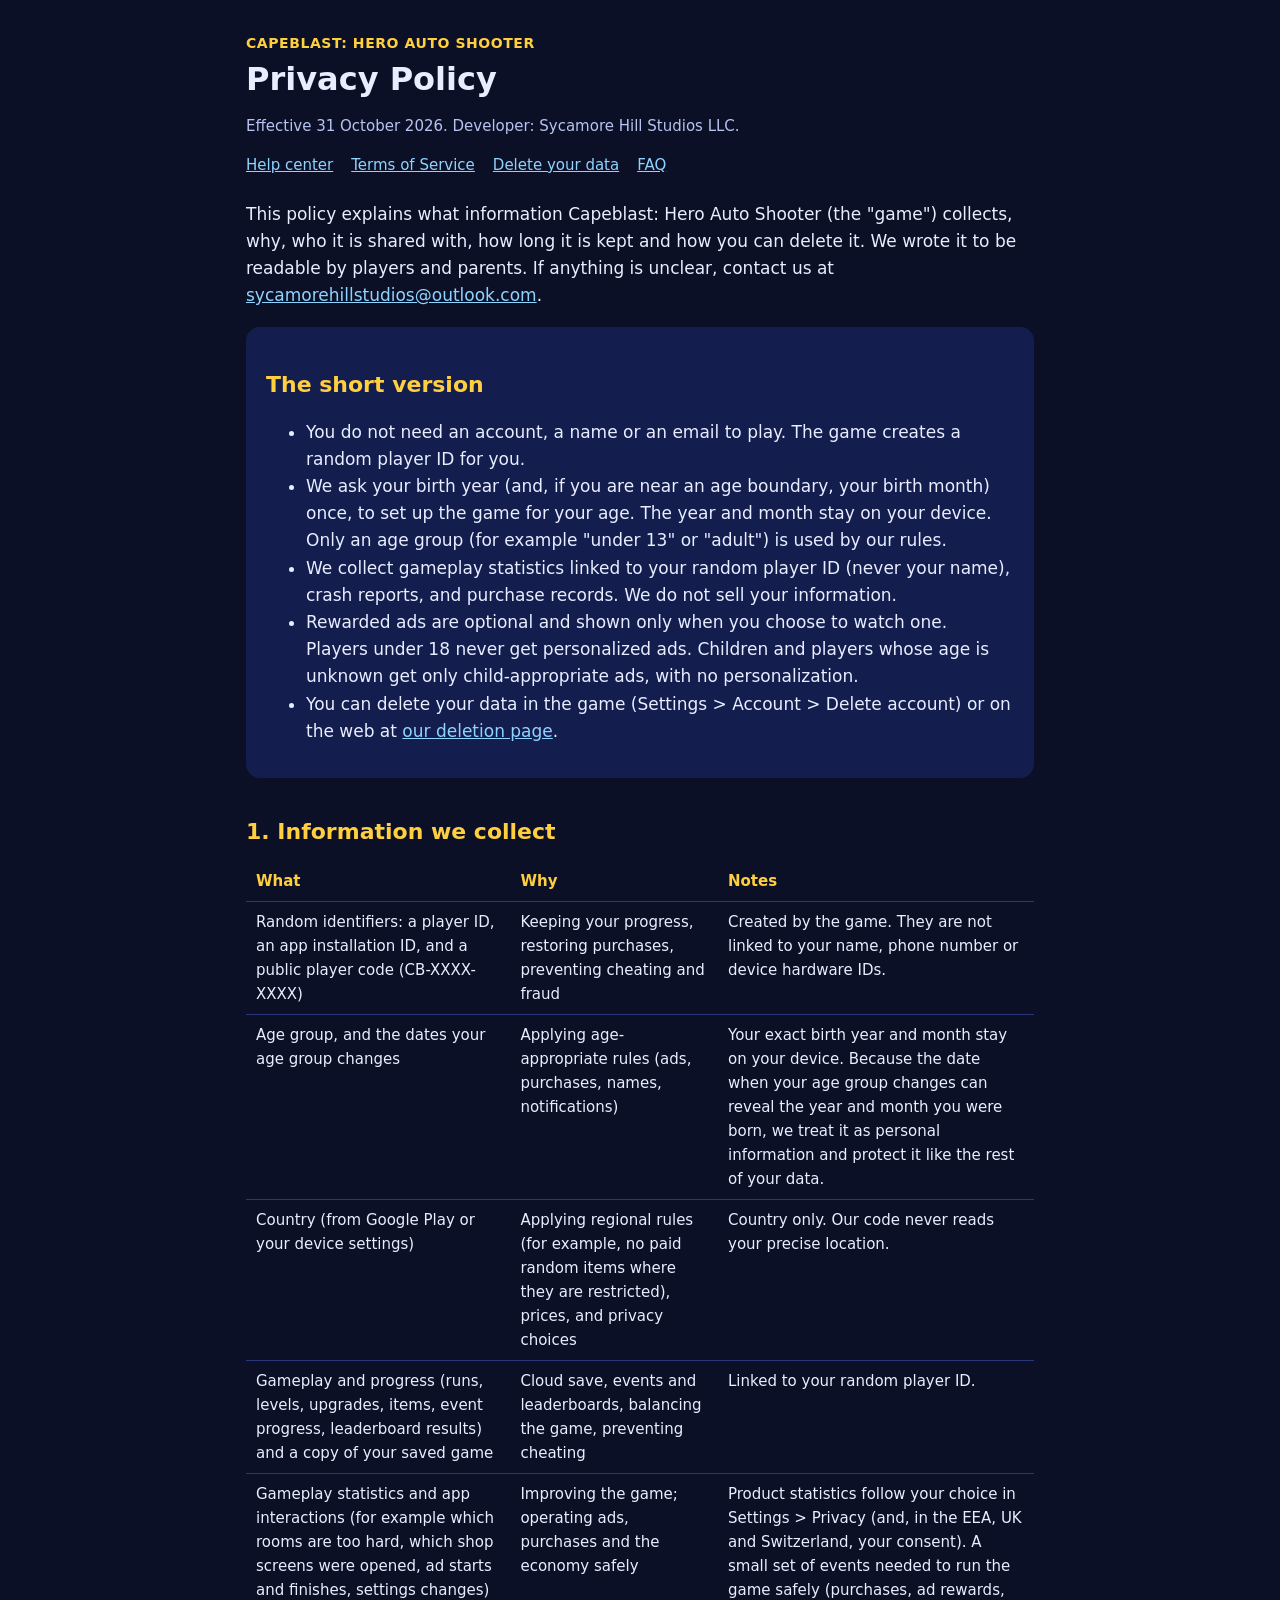
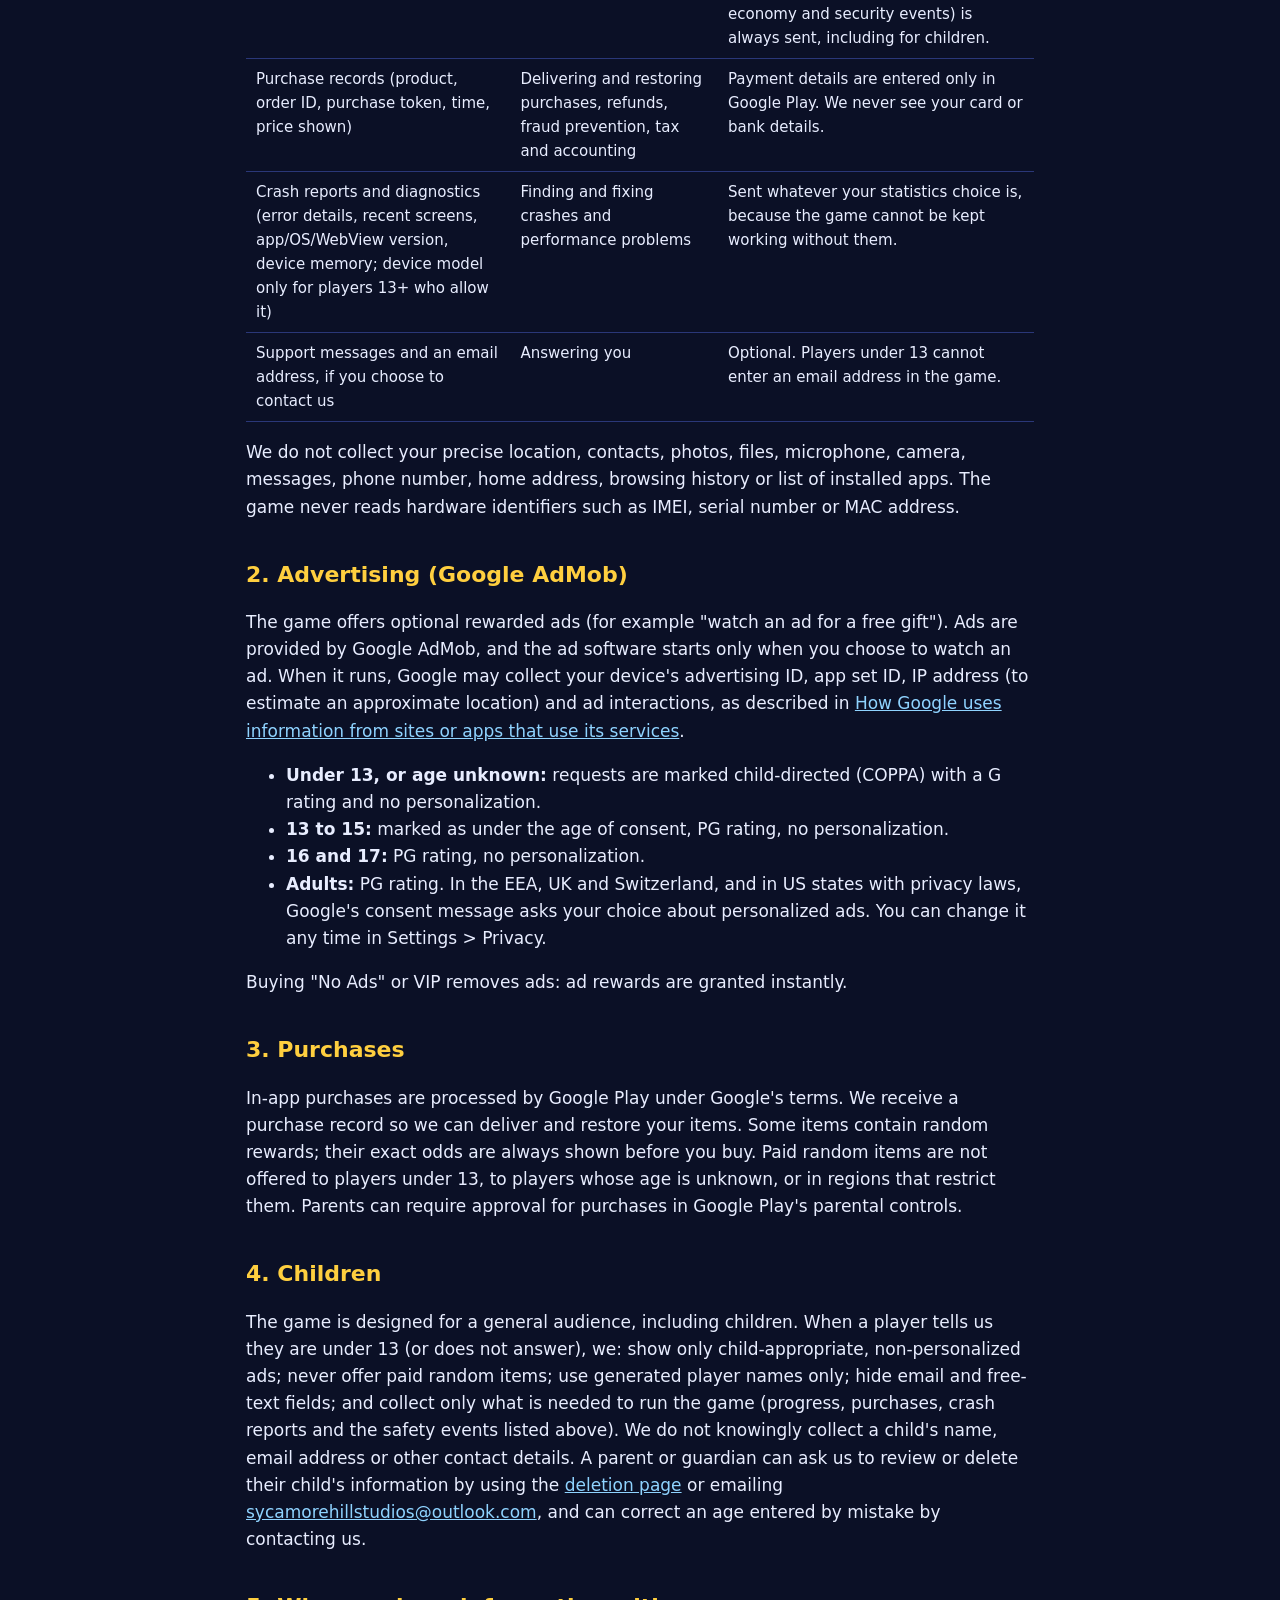
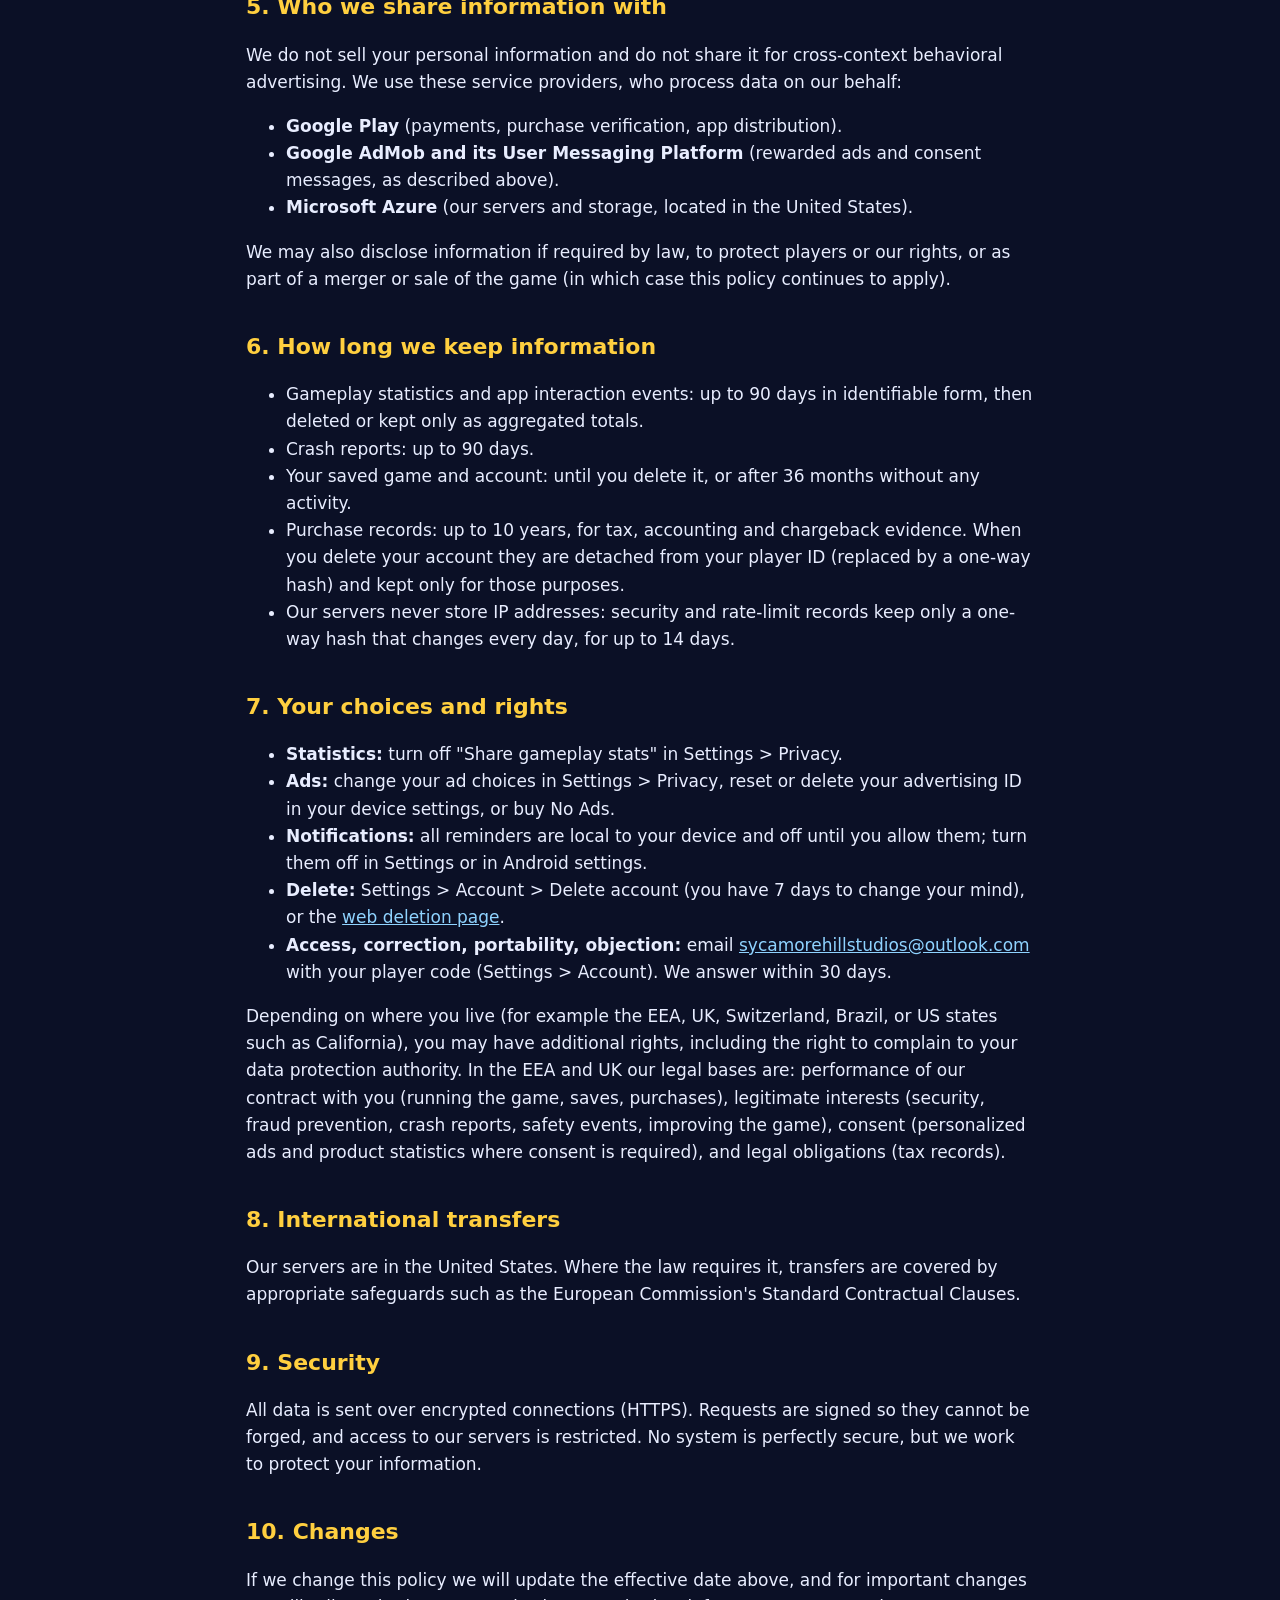
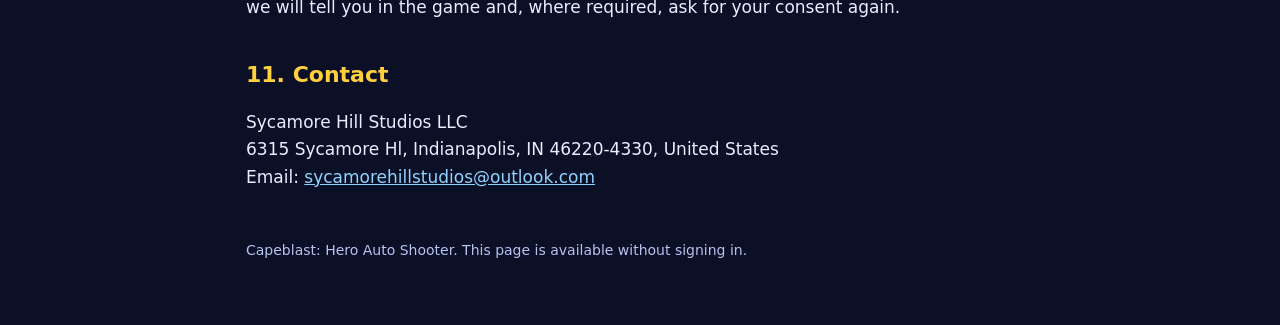
==== capeblast/privacy-policy.html @ 24e7674f "Add Capeblast: Hero Auto Shooter privacy policy, terms, FAQ and account deletion pages Co-Authored-B" ====
<!doctype html>
<html lang="en">
<head>
<meta charset="utf-8">
<meta name="viewport" content="width=device-width, initial-scale=1">
<title>Capeblast Privacy Policy</title>
<link rel="stylesheet" href="style.css">
</head>
<body>
<main>
<header>
  <div class="brand">Capeblast: Hero Auto Shooter</div>
  <h1>Privacy Policy</h1>
  <p class="meta">Effective 31 October 2026. Developer: Sycamore Hill Studios LLC.</p>
  <nav class="links"><a href="index.html">Help center</a><a href="terms.html">Terms of Service</a><a href="delete-account.html">Delete your data</a><a href="faq.html">FAQ</a></nav>
</header>

<p>This policy explains what information Capeblast: Hero Auto Shooter (the "game") collects, why, who it is shared with, how long it is kept and how you can delete it. We wrote it to be readable by players and parents. If anything is unclear, contact us at <a href="mailto:sycamorehillstudios@outlook.com">sycamorehillstudios@outlook.com</a>.</p>

<section class="card">
<h2>The short version</h2>
<ul>
  <li>You do not need an account, a name or an email to play. The game creates a random player ID for you.</li>
  <li>We ask your birth year (and, if you are near an age boundary, your birth month) once, to set up the game for your age. The year and month stay on your device. Only an age group (for example "under 13" or "adult") is used by our rules.</li>
  <li>We collect gameplay statistics linked to your random player ID (never your name), crash reports, and purchase records. We do not sell your information.</li>
  <li>Rewarded ads are optional and shown only when you choose to watch one. Players under 18 never get personalized ads. Children and players whose age is unknown get only child-appropriate ads, with no personalization.</li>
  <li>You can delete your data in the game (Settings &gt; Account &gt; Delete account) or on the web at <a href="delete-account.html">our deletion page</a>.</li>
</ul>
</section>

<h2>1. Information we collect</h2>
<table>
<thead><tr><th>What</th><th>Why</th><th>Notes</th></tr></thead>
<tbody>
<tr><td>Random identifiers: a player ID, an app installation ID, and a public player code (CB-XXXX-XXXX)</td><td>Keeping your progress, restoring purchases, preventing cheating and fraud</td><td>Created by the game. They are not linked to your name, phone number or device hardware IDs.</td></tr>
<tr><td>Age group, and the dates your age group changes</td><td>Applying age-appropriate rules (ads, purchases, names, notifications)</td><td>Your exact birth year and month stay on your device. Because the date when your age group changes can reveal the year and month you were born, we treat it as personal information and protect it like the rest of your data.</td></tr>
<tr><td>Country (from Google Play or your device settings)</td><td>Applying regional rules (for example, no paid random items where they are restricted), prices, and privacy choices</td><td>Country only. Our code never reads your precise location.</td></tr>
<tr><td>Gameplay and progress (runs, levels, upgrades, items, event progress, leaderboard results) and a copy of your saved game</td><td>Cloud save, events and leaderboards, balancing the game, preventing cheating</td><td>Linked to your random player ID.</td></tr>
<tr><td>Gameplay statistics and app interactions (for example which rooms are too hard, which shop screens were opened, ad starts and finishes, settings changes)</td><td>Improving the game; operating ads, purchases and the economy safely</td><td>Product statistics follow your choice in Settings &gt; Privacy (and, in the EEA, UK and Switzerland, your consent). A small set of events needed to run the game safely (purchases, ad rewards, economy and security events) is always sent, including for children.</td></tr>
<tr><td>Purchase records (product, order ID, purchase token, time, price shown)</td><td>Delivering and restoring purchases, refunds, fraud prevention, tax and accounting</td><td>Payment details are entered only in Google Play. We never see your card or bank details.</td></tr>
<tr><td>Crash reports and diagnostics (error details, recent screens, app/OS/WebView version, device memory; device model only for players 13+ who allow it)</td><td>Finding and fixing crashes and performance problems</td><td>Sent whatever your statistics choice is, because the game cannot be kept working without them.</td></tr>
<tr><td>Support messages and an email address, if you choose to contact us</td><td>Answering you</td><td>Optional. Players under 13 cannot enter an email address in the game.</td></tr>
</tbody>
</table>
<p>We do not collect your precise location, contacts, photos, files, microphone, camera, messages, phone number, home address, browsing history or list of installed apps. The game never reads hardware identifiers such as IMEI, serial number or MAC address.</p>

<h2>2. Advertising (Google AdMob)</h2>
<p>The game offers optional rewarded ads (for example "watch an ad for a free gift"). Ads are provided by Google AdMob, and the ad software starts only when you choose to watch an ad. When it runs, Google may collect your device's advertising ID, app set ID, IP address (to estimate an approximate location) and ad interactions, as described in <a href="https://policies.google.com/technologies/partner-sites">How Google uses information from sites or apps that use its services</a>.</p>
<ul>
  <li><strong>Under 13, or age unknown:</strong> requests are marked child-directed (COPPA) with a G rating and no personalization.</li>
  <li><strong>13 to 15:</strong> marked as under the age of consent, PG rating, no personalization.</li>
  <li><strong>16 and 17:</strong> PG rating, no personalization.</li>
  <li><strong>Adults:</strong> PG rating. In the EEA, UK and Switzerland, and in US states with privacy laws, Google's consent message asks your choice about personalized ads. You can change it any time in Settings &gt; Privacy.</li>
</ul>
<p>Buying "No Ads" or VIP removes ads: ad rewards are granted instantly.</p>

<h2>3. Purchases</h2>
<p>In-app purchases are processed by Google Play under Google's terms. We receive a purchase record so we can deliver and restore your items. Some items contain random rewards; their exact odds are always shown before you buy. Paid random items are not offered to players under 13, to players whose age is unknown, or in regions that restrict them. Parents can require approval for purchases in Google Play's parental controls.</p>

<h2>4. Children</h2>
<p>The game is designed for a general audience, including children. When a player tells us they are under 13 (or does not answer), we: show only child-appropriate, non-personalized ads; never offer paid random items; use generated player names only; hide email and free-text fields; and collect only what is needed to run the game (progress, purchases, crash reports and the safety events listed above). We do not knowingly collect a child's name, email address or other contact details. A parent or guardian can ask us to review or delete their child's information by using the <a href="delete-account.html">deletion page</a> or emailing <a href="mailto:sycamorehillstudios@outlook.com">sycamorehillstudios@outlook.com</a>, and can correct an age entered by mistake by contacting us.</p>

<h2>5. Who we share information with</h2>
<p>We do not sell your personal information and do not share it for cross-context behavioral advertising. We use these service providers, who process data on our behalf:</p>
<ul>
  <li><strong>Google Play</strong> (payments, purchase verification, app distribution).</li>
  <li><strong>Google AdMob and its User Messaging Platform</strong> (rewarded ads and consent messages, as described above).</li>
  <li><strong>Microsoft Azure</strong> (our servers and storage, located in the United States).</li>
</ul>
<p>We may also disclose information if required by law, to protect players or our rights, or as part of a merger or sale of the game (in which case this policy continues to apply).</p>

<h2>6. How long we keep information</h2>
<ul>
  <li>Gameplay statistics and app interaction events: up to 90 days in identifiable form, then deleted or kept only as aggregated totals.</li>
  <li>Crash reports: up to 90 days.</li>
  <li>Your saved game and account: until you delete it, or after 36 months without any activity.</li>
  <li>Purchase records: up to 10 years, for tax, accounting and chargeback evidence. When you delete your account they are detached from your player ID (replaced by a one-way hash) and kept only for those purposes.</li>
  <li>Our servers never store IP addresses: security and rate-limit records keep only a one-way hash that changes every day, for up to 14 days.</li>
</ul>

<h2>7. Your choices and rights</h2>
<ul>
  <li><strong>Statistics:</strong> turn off "Share gameplay stats" in Settings &gt; Privacy.</li>
  <li><strong>Ads:</strong> change your ad choices in Settings &gt; Privacy, reset or delete your advertising ID in your device settings, or buy No Ads.</li>
  <li><strong>Notifications:</strong> all reminders are local to your device and off until you allow them; turn them off in Settings or in Android settings.</li>
  <li><strong>Delete:</strong> Settings &gt; Account &gt; Delete account (you have 7 days to change your mind), or the <a href="delete-account.html">web deletion page</a>.</li>
  <li><strong>Access, correction, portability, objection:</strong> email <a href="mailto:sycamorehillstudios@outlook.com">sycamorehillstudios@outlook.com</a> with your player code (Settings &gt; Account). We answer within 30 days.</li>
</ul>
<p>Depending on where you live (for example the EEA, UK, Switzerland, Brazil, or US states such as California), you may have additional rights, including the right to complain to your data protection authority. In the EEA and UK our legal bases are: performance of our contract with you (running the game, saves, purchases), legitimate interests (security, fraud prevention, crash reports, safety events, improving the game), consent (personalized ads and product statistics where consent is required), and legal obligations (tax records).</p>

<h2>8. International transfers</h2>
<p>Our servers are in the United States. Where the law requires it, transfers are covered by appropriate safeguards such as the European Commission's Standard Contractual Clauses.</p>

<h2>9. Security</h2>
<p>All data is sent over encrypted connections (HTTPS). Requests are signed so they cannot be forged, and access to our servers is restricted. No system is perfectly secure, but we work to protect your information.</p>

<h2>10. Changes</h2>
<p>If we change this policy we will update the effective date above, and for important changes we will tell you in the game and, where required, ask for your consent again.</p>

<h2>11. Contact</h2>
<p>Sycamore Hill Studios LLC<br>6315 Sycamore Hl, Indianapolis, IN 46220-4330, United States<br>Email: <a href="mailto:sycamorehillstudios@outlook.com">sycamorehillstudios@outlook.com</a></p>

<footer>Capeblast: Hero Auto Shooter. This page is available without signing in.</footer>
</main>
</body>
</html>
---- capeblast/style.css ----
:root {
  --bg: #0b1026;
  --card: #141e4e;
  --text: #e8edff;
  --muted: #b7c3f0;
  --accent: #ffcf3f;
  --link: #8fd3ff;
}
* { box-sizing: border-box; }
body {
  margin: 0;
  background: var(--bg);
  color: var(--text);
  font: 17px/1.6 system-ui, -apple-system, "Segoe UI", Roboto, sans-serif;
}
main { max-width: 820px; margin: 0 auto; padding: 32px 16px 64px; }
header { margin-bottom: 24px; }
header .brand { color: var(--accent); font-weight: 800; letter-spacing: 0.04em; text-transform: uppercase; font-size: 14px; }
h1 { font-size: 32px; line-height: 1.2; margin: 6px 0 4px; }
h2 { font-size: 22px; margin: 36px 0 8px; color: var(--accent); }
h3 { font-size: 18px; margin: 24px 0 6px; }
p, li { color: var(--text); }
.meta, .muted { color: var(--muted); font-size: 15px; }
a { color: var(--link); }
section.card { background: var(--card); border-radius: 14px; padding: 4px 20px 16px; margin: 16px 0; }
table { width: 100%; border-collapse: collapse; margin: 12px 0; font-size: 15px; }
th, td { text-align: left; vertical-align: top; padding: 8px 10px; border-bottom: 1px solid #2a3778; }
th { color: var(--accent); }
nav.links { display: flex; flex-wrap: wrap; gap: 8px 18px; margin-top: 8px; font-size: 15px; }
footer { margin-top: 48px; color: var(--muted); font-size: 14px; }
@media (max-width: 560px) {
  table, thead, tbody, tr, th, td { display: block; }
  thead { display: none; }
  td { border: 0; padding: 4px 0; }
  td:first-child { font-weight: 700; }
  td:nth-child(2)::before { content: "Why: "; color: var(--accent); font-weight: 700; }
  td:nth-child(3)::before { content: "Notes: "; color: var(--accent); font-weight: 700; }
  tr { border-bottom: 1px solid #2a3778; padding: 8px 0; }
}
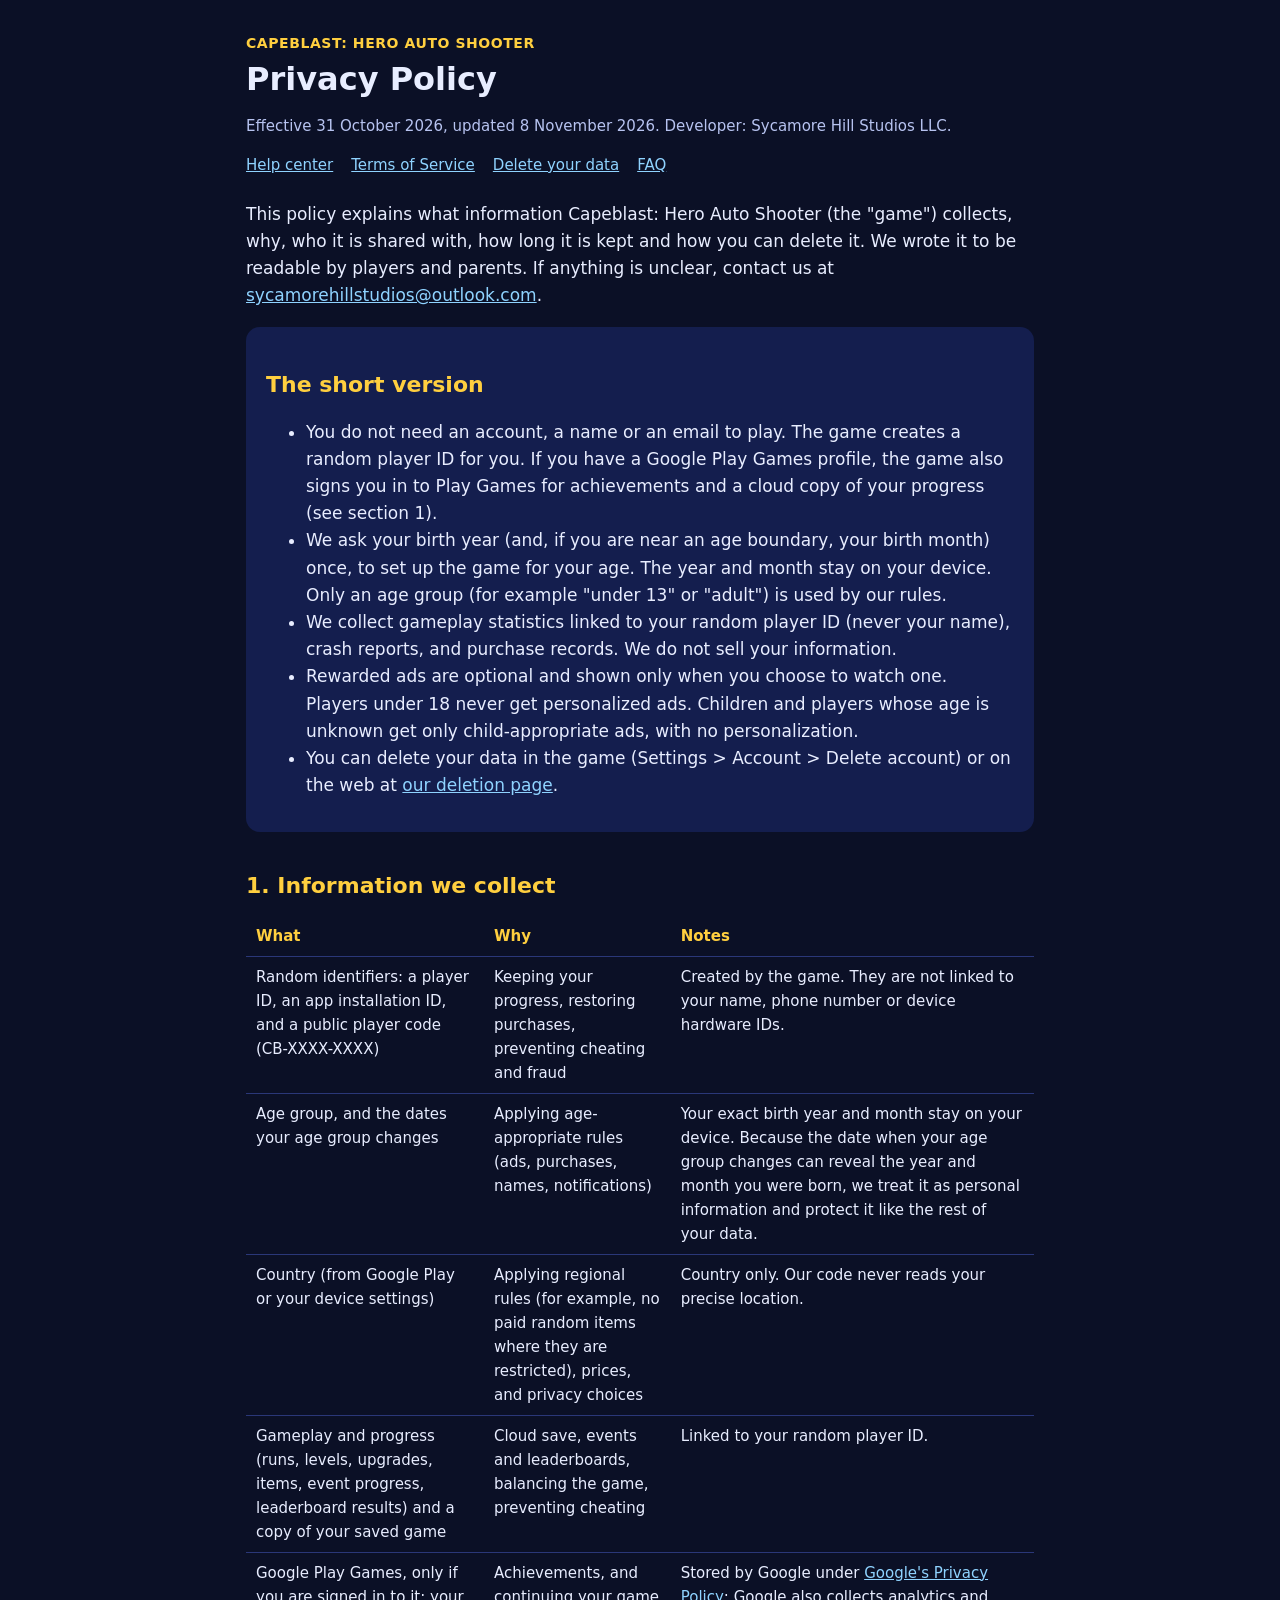
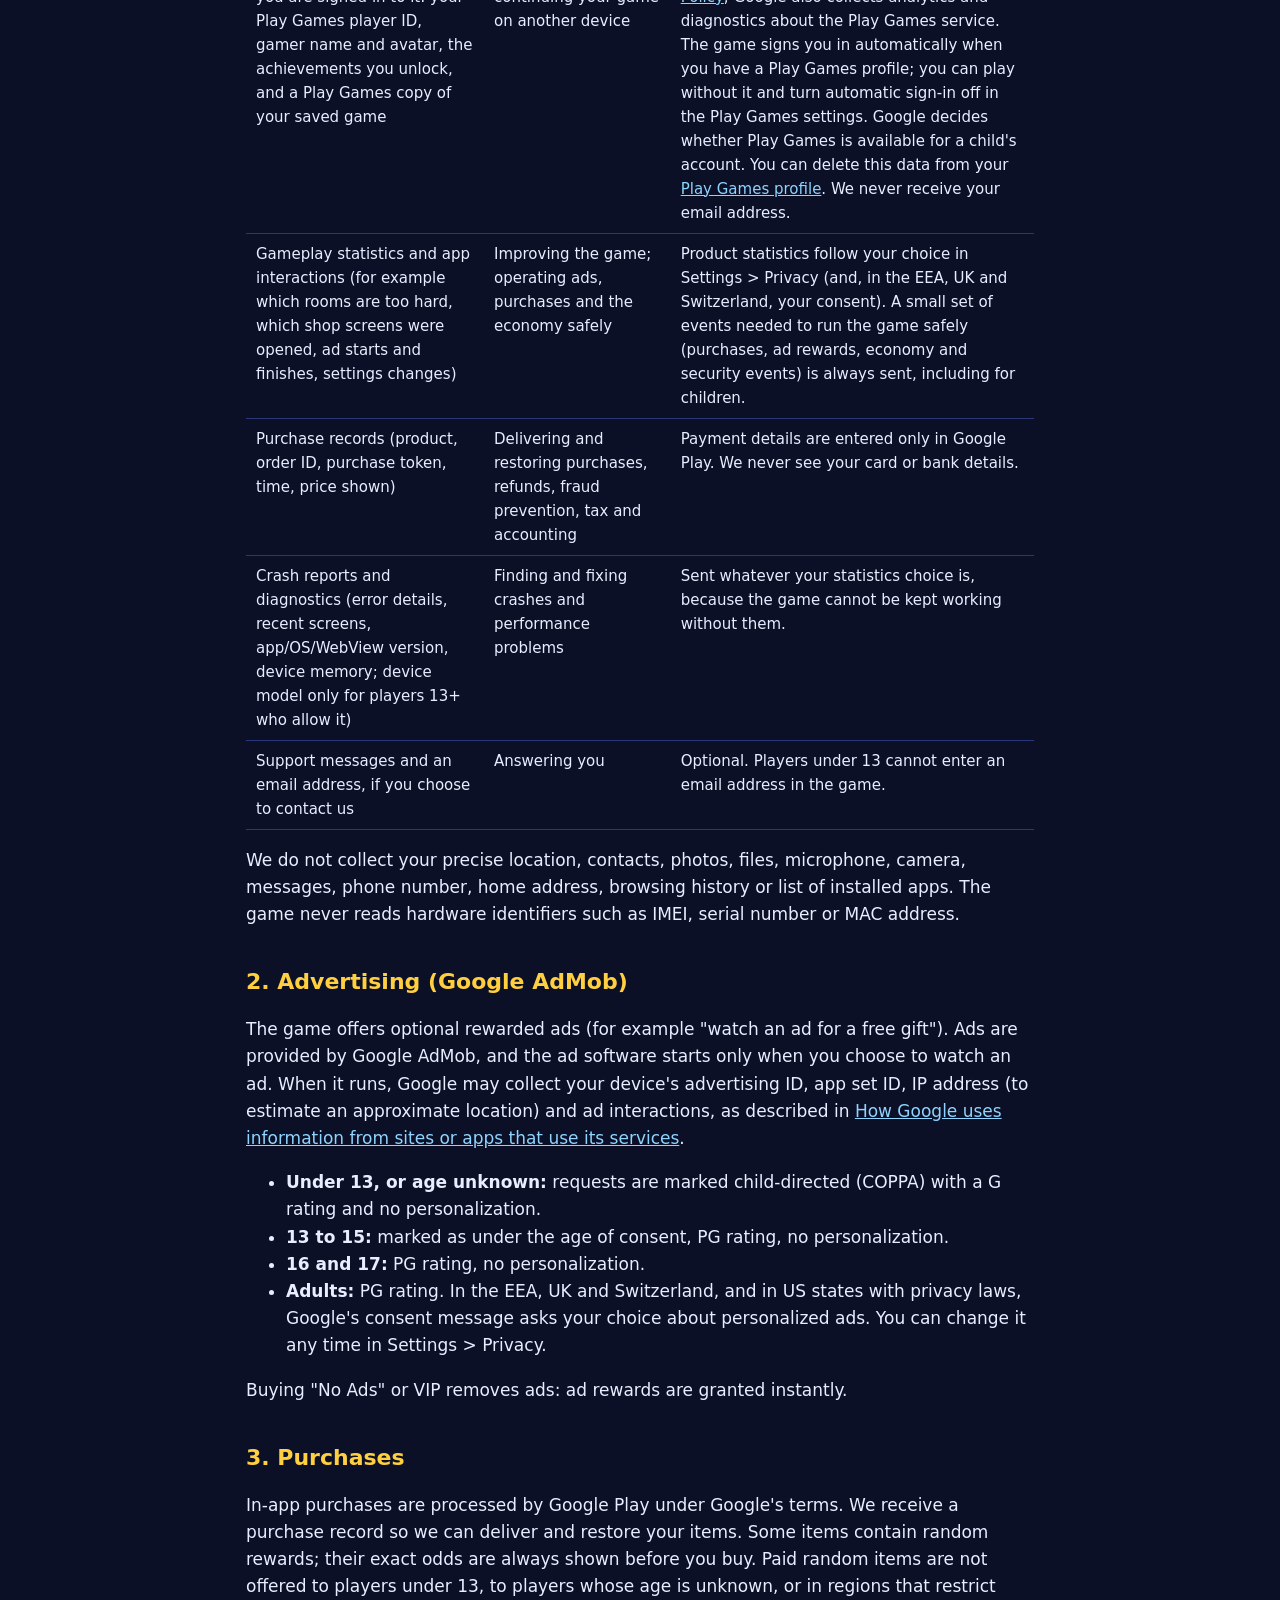
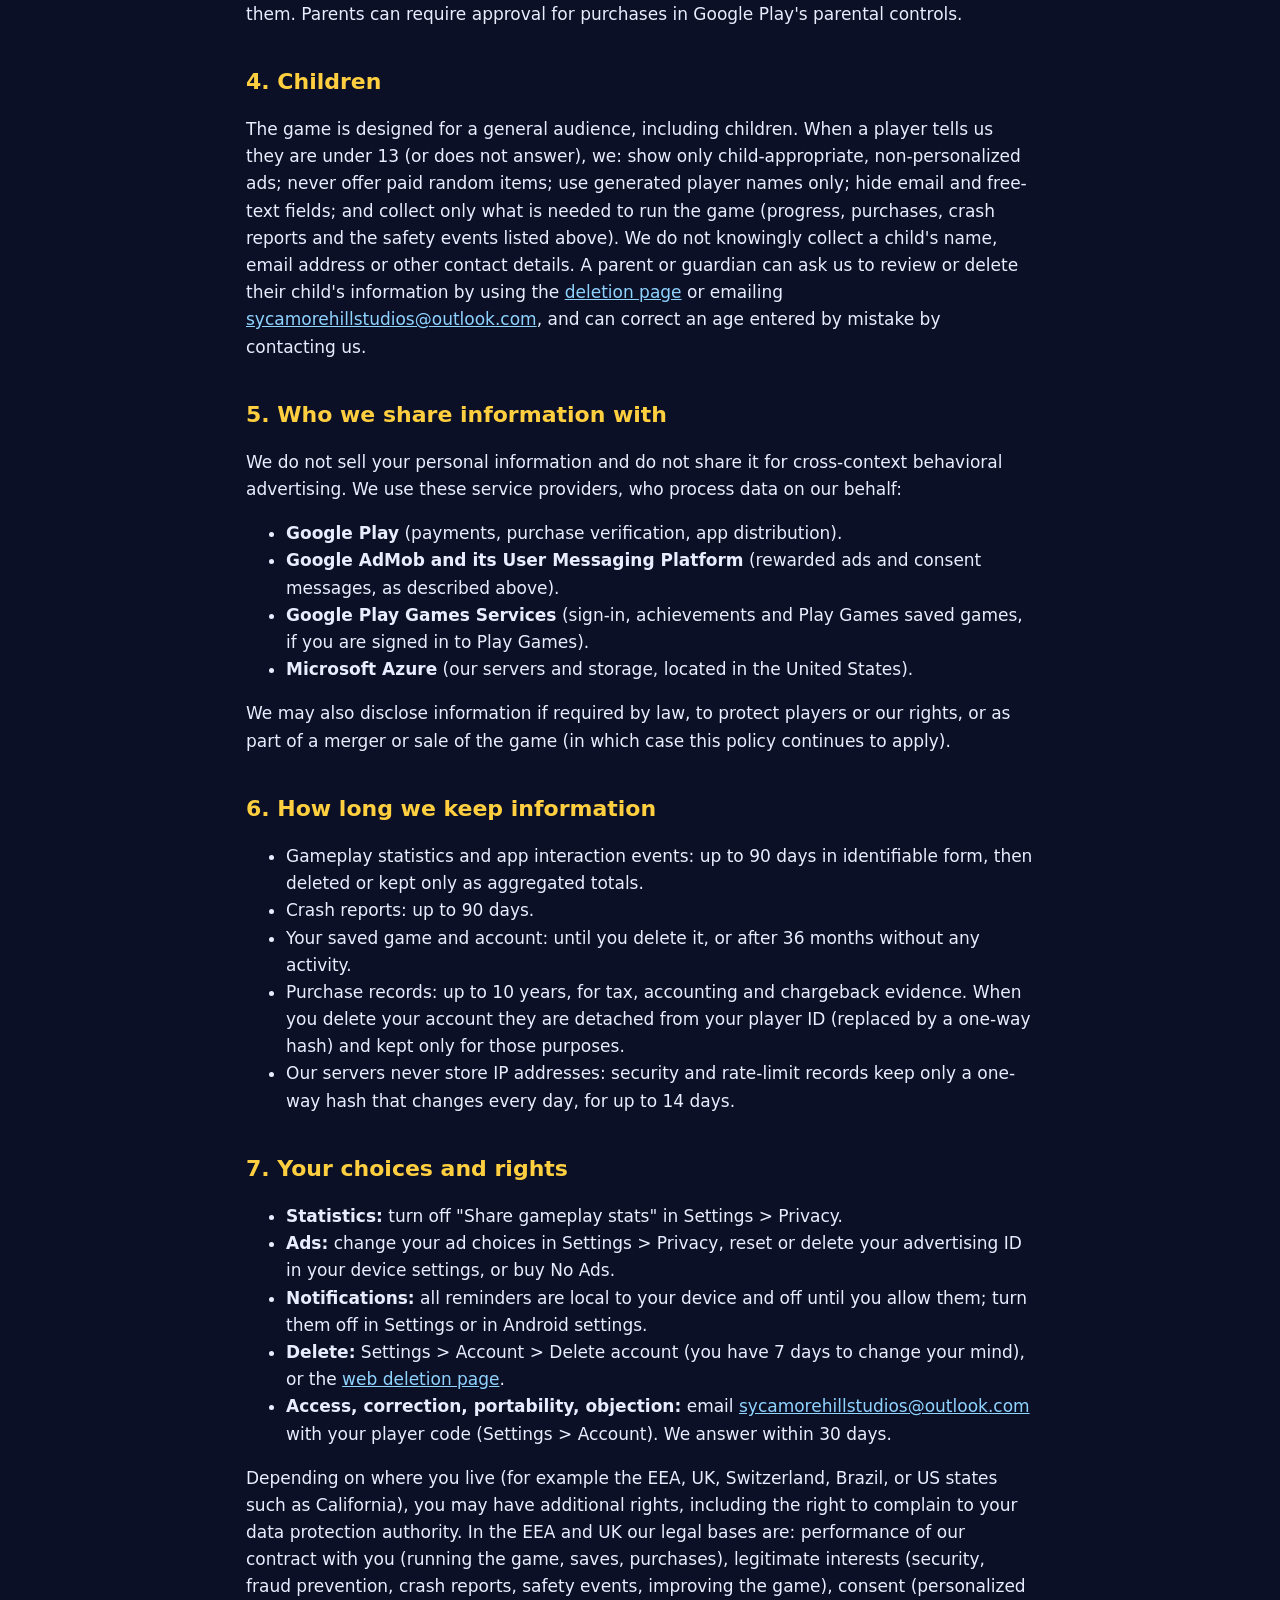
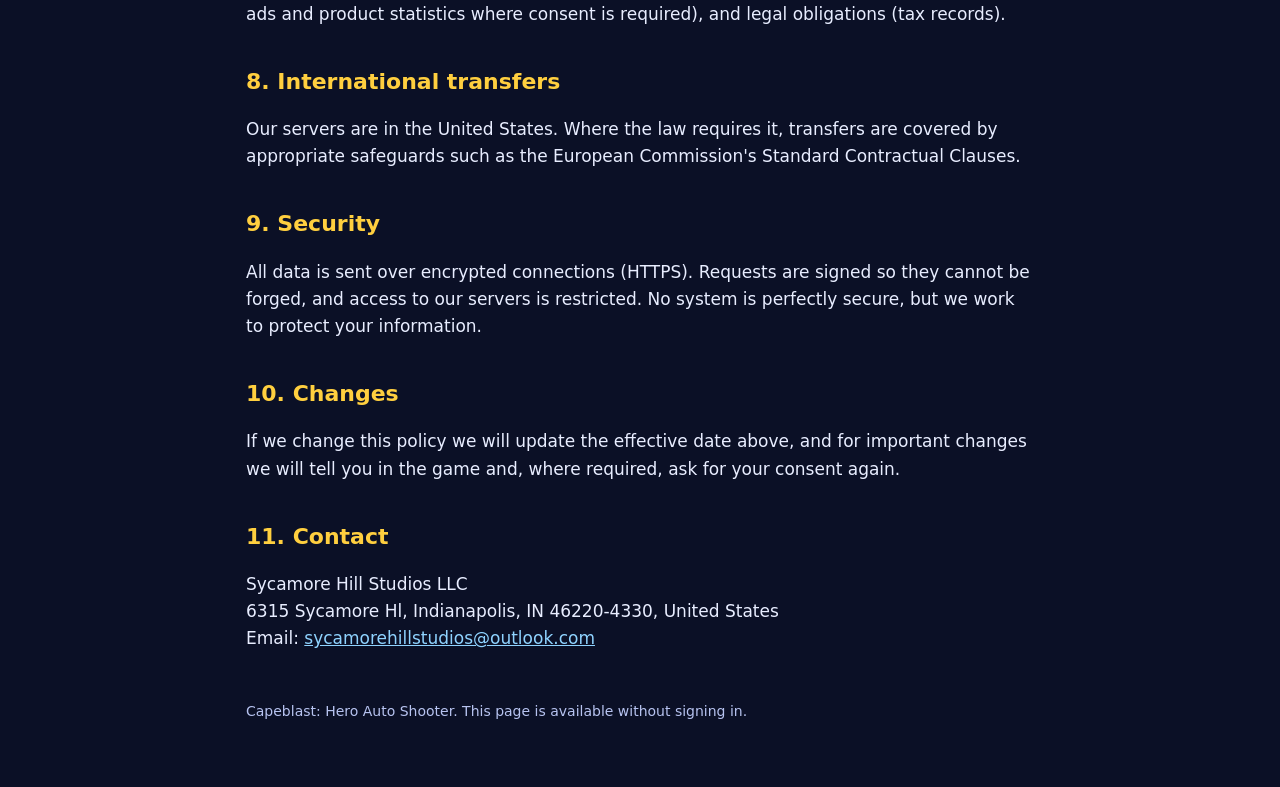
==== commit 133b00af: "Capeblast privacy policy and FAQ: Google Play Games (sign-in, achievements, cloud save) Co-Authored-" ====
--- a/capeblast/privacy-policy.html
+++ b/capeblast/privacy-policy.html
@@ -11,7 +11,7 @@
 <header>
   <div class="brand">Capeblast: Hero Auto Shooter</div>
   <h1>Privacy Policy</h1>
-  <p class="meta">Effective 31 October 2026. Developer: Sycamore Hill Studios LLC.</p>
+  <p class="meta">Effective 31 October 2026, updated 8 November 2026. Developer: Sycamore Hill Studios LLC.</p>
   <nav class="links"><a href="index.html">Help center</a><a href="terms.html">Terms of Service</a><a href="delete-account.html">Delete your data</a><a href="faq.html">FAQ</a></nav>
 </header>
 
@@ -20,7 +20,7 @@
 <section class="card">
 <h2>The short version</h2>
 <ul>
-  <li>You do not need an account, a name or an email to play. The game creates a random player ID for you.</li>
+  <li>You do not need an account, a name or an email to play. The game creates a random player ID for you. If you have a Google Play Games profile, the game also signs you in to Play Games for achievements and a cloud copy of your progress (see section 1).</li>
   <li>We ask your birth year (and, if you are near an age boundary, your birth month) once, to set up the game for your age. The year and month stay on your device. Only an age group (for example "under 13" or "adult") is used by our rules.</li>
   <li>We collect gameplay statistics linked to your random player ID (never your name), crash reports, and purchase records. We do not sell your information.</li>
   <li>Rewarded ads are optional and shown only when you choose to watch one. Players under 18 never get personalized ads. Children and players whose age is unknown get only child-appropriate ads, with no personalization.</li>
@@ -36,6 +36,7 @@
 <tr><td>Age group, and the dates your age group changes</td><td>Applying age-appropriate rules (ads, purchases, names, notifications)</td><td>Your exact birth year and month stay on your device. Because the date when your age group changes can reveal the year and month you were born, we treat it as personal information and protect it like the rest of your data.</td></tr>
 <tr><td>Country (from Google Play or your device settings)</td><td>Applying regional rules (for example, no paid random items where they are restricted), prices, and privacy choices</td><td>Country only. Our code never reads your precise location.</td></tr>
 <tr><td>Gameplay and progress (runs, levels, upgrades, items, event progress, leaderboard results) and a copy of your saved game</td><td>Cloud save, events and leaderboards, balancing the game, preventing cheating</td><td>Linked to your random player ID.</td></tr>
+<tr><td>Google Play Games, only if you are signed in to it: your Play Games player ID, gamer name and avatar, the achievements you unlock, and a Play Games copy of your saved game</td><td>Achievements, and continuing your game on another device</td><td>Stored by Google under <a href="https://policies.google.com/privacy">Google's Privacy Policy</a>; Google also collects analytics and diagnostics about the Play Games service. The game signs you in automatically when you have a Play Games profile; you can play without it and turn automatic sign-in off in the Play Games settings. Google decides whether Play Games is available for a child's account. You can delete this data from your <a href="https://play.google.com/games/profile">Play Games profile</a>. We never receive your email address.</td></tr>
 <tr><td>Gameplay statistics and app interactions (for example which rooms are too hard, which shop screens were opened, ad starts and finishes, settings changes)</td><td>Improving the game; operating ads, purchases and the economy safely</td><td>Product statistics follow your choice in Settings &gt; Privacy (and, in the EEA, UK and Switzerland, your consent). A small set of events needed to run the game safely (purchases, ad rewards, economy and security events) is always sent, including for children.</td></tr>
 <tr><td>Purchase records (product, order ID, purchase token, time, price shown)</td><td>Delivering and restoring purchases, refunds, fraud prevention, tax and accounting</td><td>Payment details are entered only in Google Play. We never see your card or bank details.</td></tr>
 <tr><td>Crash reports and diagnostics (error details, recent screens, app/OS/WebView version, device memory; device model only for players 13+ who allow it)</td><td>Finding and fixing crashes and performance problems</td><td>Sent whatever your statistics choice is, because the game cannot be kept working without them.</td></tr>
@@ -65,6 +66,7 @@
 <ul>
   <li><strong>Google Play</strong> (payments, purchase verification, app distribution).</li>
   <li><strong>Google AdMob and its User Messaging Platform</strong> (rewarded ads and consent messages, as described above).</li>
+  <li><strong>Google Play Games Services</strong> (sign-in, achievements and Play Games saved games, if you are signed in to Play Games).</li>
   <li><strong>Microsoft Azure</strong> (our servers and storage, located in the United States).</li>
 </ul>
 <p>We may also disclose information if required by law, to protect players or our rights, or as part of a merger or sale of the game (in which case this policy continues to apply).</p>
